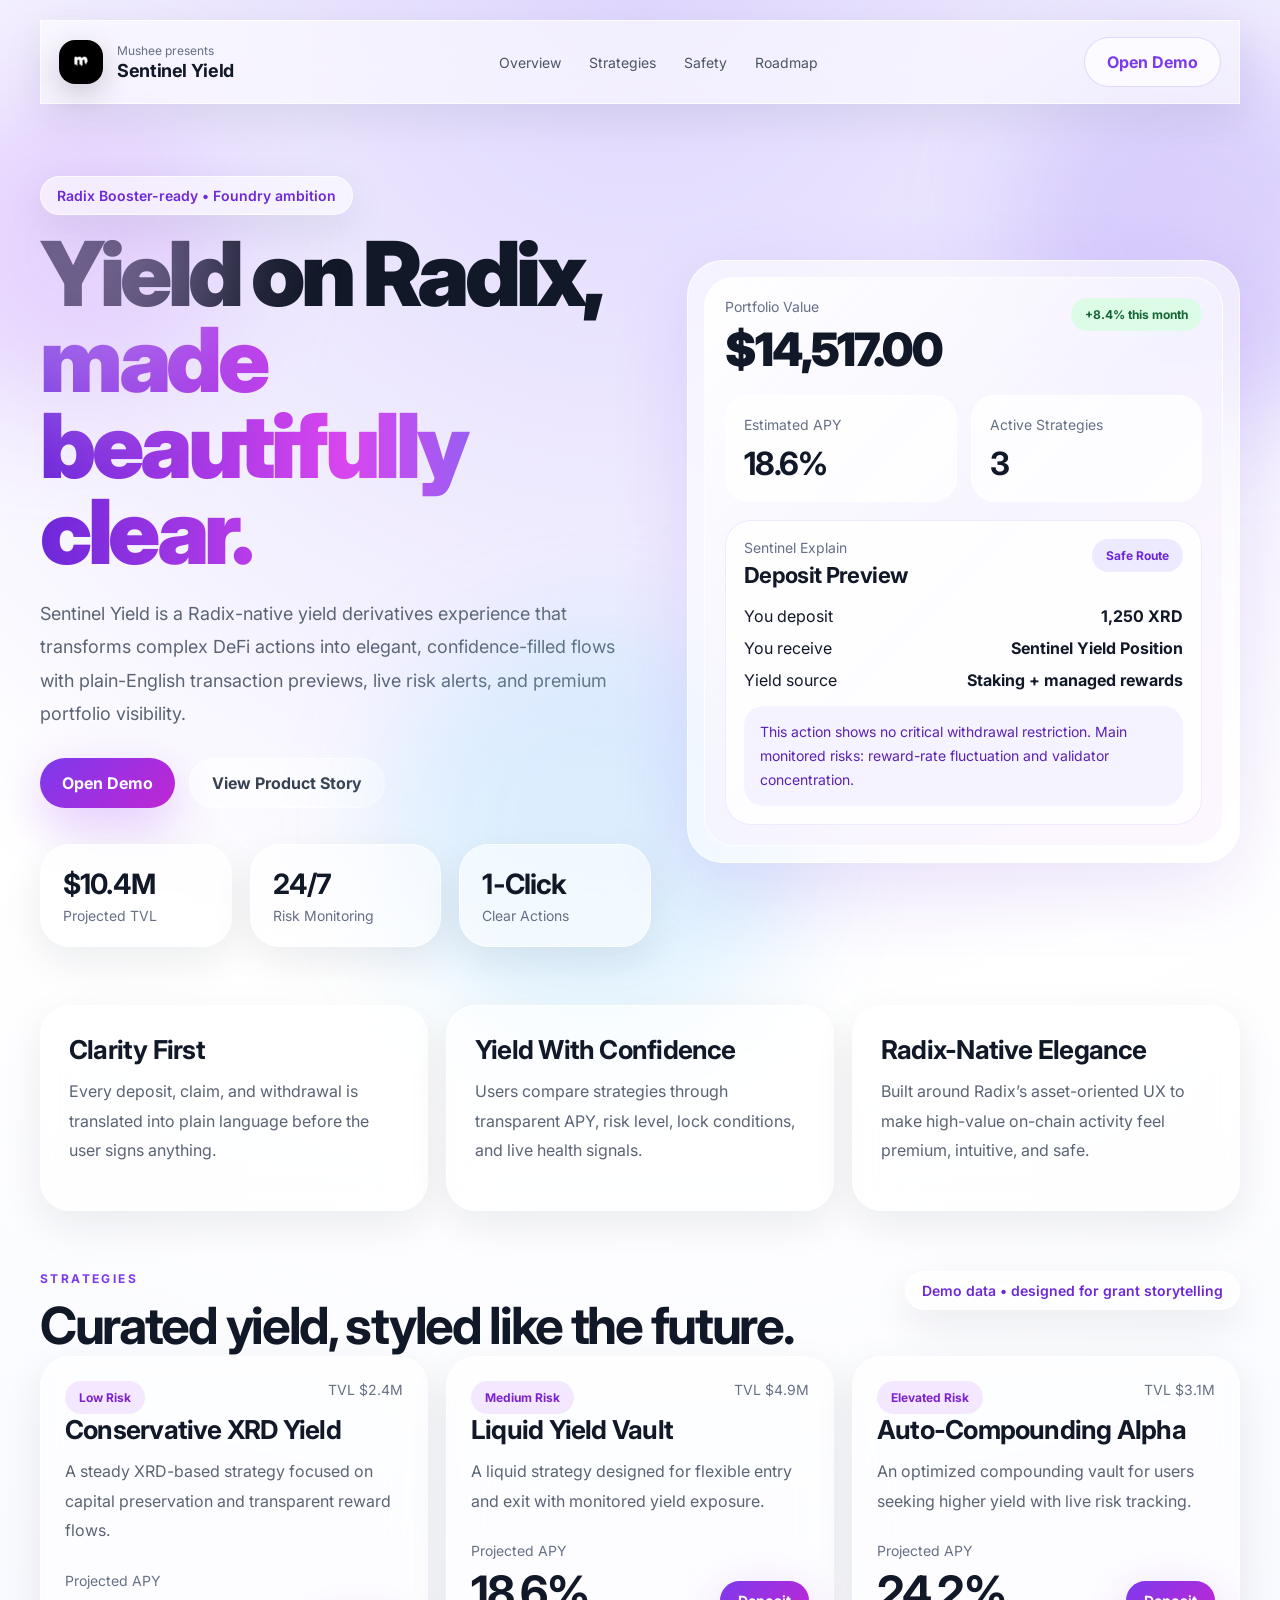
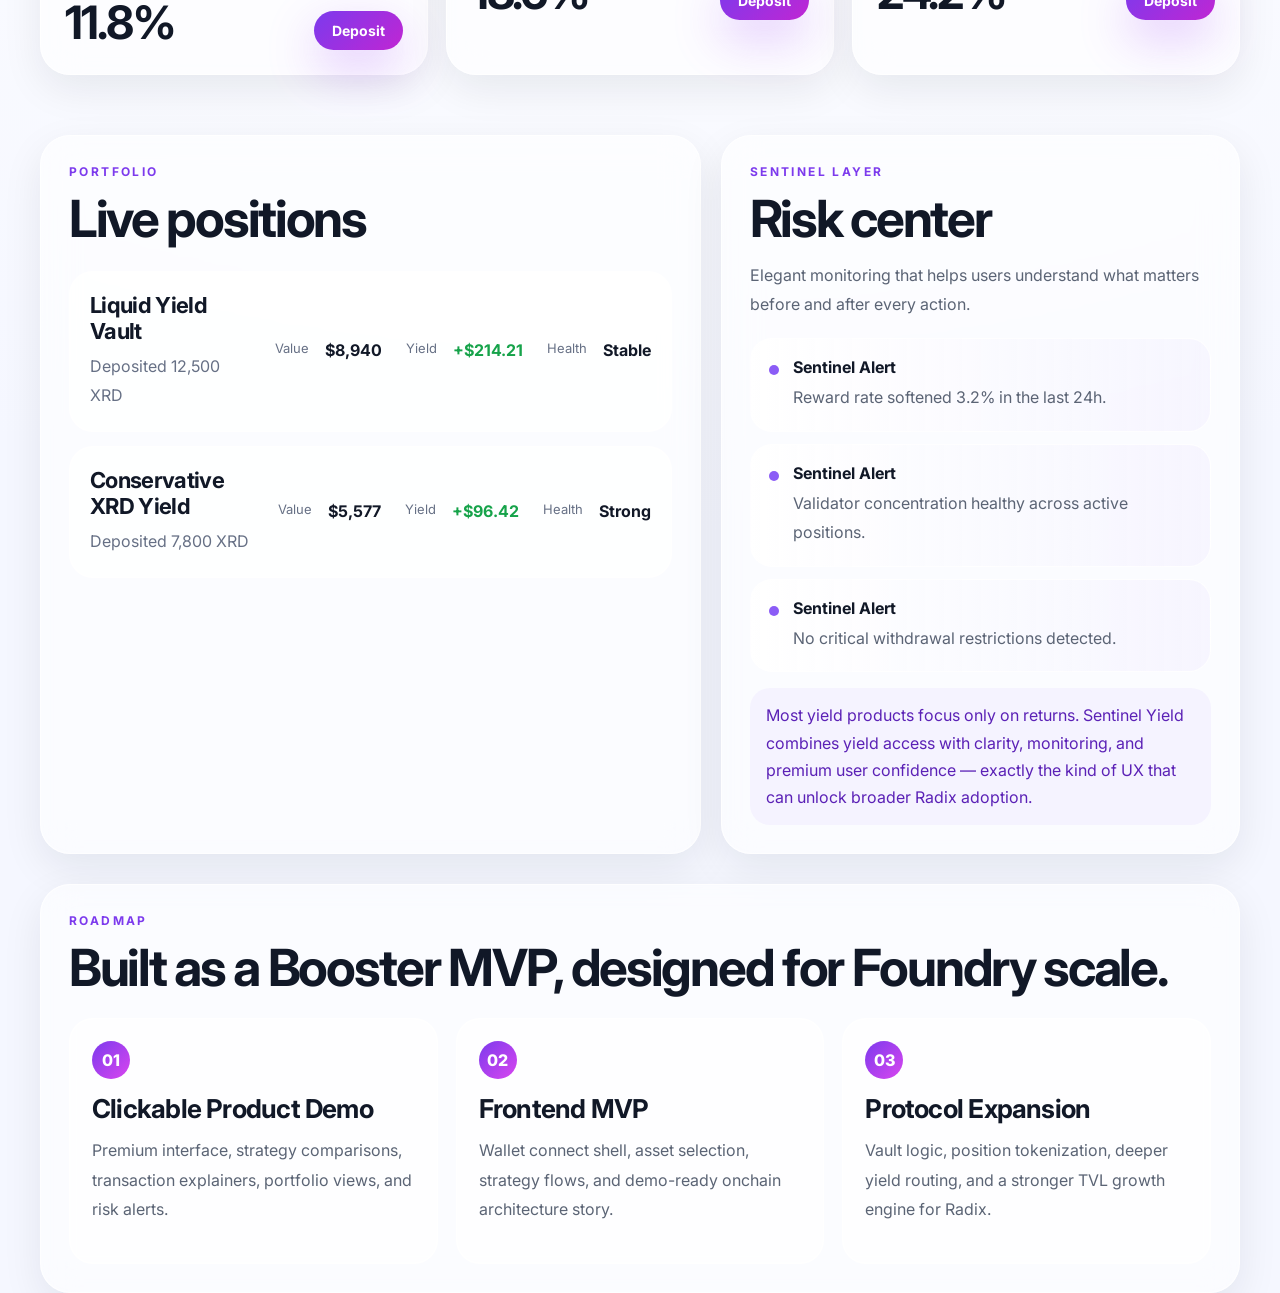
==== index.html @ 7a95e42c "Add files via upload" ====
<!DOCTYPE html>
<html lang="en">
<head>
  <meta charset="UTF-8" />
  <meta name="viewport" content="width=device-width, initial-scale=1.0" />
  <title>Sentinel Yield — Mushee</title>
  <meta name="description" content="A heavenly demo for Mushee Sentinel Yield on Radix." />
  <link rel="preconnect" href="https://fonts.googleapis.com">
  <link rel="preconnect" href="https://fonts.gstatic.com" crossorigin>
  <link href="https://fonts.googleapis.com/css2?family=Inter:wght@400;500;600;700;800;900&display=swap" rel="stylesheet">
  <link rel="stylesheet" href="styles.css" />
</head>
<body>
  <div class="bg-orb orb-1"></div>
  <div class="bg-orb orb-2"></div>
  <div class="bg-orb orb-3"></div>

  <header class="site-header glass">
    <a class="brand" href="index.html">
      <img src="assets/mushee-logo.jpeg" alt="Mushee logo" class="brand-logo" />
      <div>
        <div class="brand-kicker">Mushee presents</div>
        <div class="brand-title">Sentinel Yield</div>
      </div>
    </a>

    <nav class="nav">
      <a href="#overview">Overview</a>
      <a href="#strategies">Strategies</a>
      <a href="#safety">Safety</a>
      <a href="#roadmap">Roadmap</a>
    </nav>

    <div class="header-actions">
      <a class="btn btn-secondary" href="demo.html">Open Demo</a>
    </div>
  </header>

  <main class="container">
    <section class="hero">
      <div class="hero-copy">
        <div class="pill glass">Radix Booster-ready • Foundry ambition</div>
        <h1>
          Yield on Radix,
          <span>made beautifully clear.</span>
        </h1>
        <p class="hero-text">
          Sentinel Yield is a Radix-native yield derivatives experience that transforms complex DeFi actions into elegant, confidence-filled flows with plain-English transaction previews, live risk alerts, and premium portfolio visibility.
        </p>

        <div class="hero-actions">
          <a class="btn btn-primary" href="demo.html">Open Demo</a>
          <a class="btn btn-ghost" href="#overview">View Product Story</a>
        </div>

        <div class="stats-grid">
          <div class="stat glass">
            <strong>$10.4M</strong>
            <span>Projected TVL</span>
          </div>
          <div class="stat glass">
            <strong>24/7</strong>
            <span>Risk Monitoring</span>
          </div>
          <div class="stat glass">
            <strong>1-Click</strong>
            <span>Clear Actions</span>
          </div>
        </div>
      </div>

      <div class="hero-card glass">
        <div class="dashboard-shell">
          <div class="dashboard-top">
            <div>
              <div class="muted">Portfolio Value</div>
              <div class="big-number">$14,517.00</div>
            </div>
            <span class="tag green">+8.4% this month</span>
          </div>

          <div class="mini-grid">
            <div class="mini-card">
              <span class="muted">Estimated APY</span>
              <strong>18.6%</strong>
            </div>
            <div class="mini-card">
              <span class="muted">Active Strategies</span>
              <strong>3</strong>
            </div>
          </div>

          <div class="explain-card">
            <div class="explain-head">
              <div>
                <div class="muted">Sentinel Explain</div>
                <h3>Deposit Preview</h3>
              </div>
              <span class="tag purple">Safe Route</span>
            </div>

            <div class="explain-list">
              <div><span>You deposit</span><strong>1,250 XRD</strong></div>
              <div><span>You receive</span><strong>Sentinel Yield Position</strong></div>
              <div><span>Yield source</span><strong>Staking + managed rewards</strong></div>
            </div>

            <div class="notice">
              This action shows no critical withdrawal restriction. Main monitored risks: reward-rate fluctuation and validator concentration.
            </div>
          </div>
        </div>
      </div>
    </section>

    <section id="overview" class="section three-grid">
      <article class="glass card">
        <h3>Clarity First</h3>
        <p>Every deposit, claim, and withdrawal is translated into plain language before the user signs anything.</p>
      </article>
      <article class="glass card">
        <h3>Yield With Confidence</h3>
        <p>Users compare strategies through transparent APY, risk level, lock conditions, and live health signals.</p>
      </article>
      <article class="glass card">
        <h3>Radix-Native Elegance</h3>
        <p>Built around Radix’s asset-oriented UX to make high-value on-chain activity feel premium, intuitive, and safe.</p>
      </article>
    </section>

    <section id="strategies" class="section">
      <div class="section-head">
        <div>
          <div class="eyebrow">Strategies</div>
          <h2>Curated yield, styled like the future.</h2>
        </div>
        <div class="glass tiny-pill">Demo data • designed for grant storytelling</div>
      </div>

      <div class="three-grid">
        <article class="glass strategy-card">
          <div class="strategy-top">
            <span class="tag lavender">Low Risk</span>
            <span class="muted">TVL $2.4M</span>
          </div>
          <h3>Conservative XRD Yield</h3>
          <p>A steady XRD-based strategy focused on capital preservation and transparent reward flows.</p>
          <div class="strategy-bottom">
            <div>
              <span class="muted">Projected APY</span>
              <strong>11.8%</strong>
            </div>
            <a class="btn btn-small btn-primary" href="demo.html">Deposit</a>
          </div>
        </article>

        <article class="glass strategy-card">
          <div class="strategy-top">
            <span class="tag lavender">Medium Risk</span>
            <span class="muted">TVL $4.9M</span>
          </div>
          <h3>Liquid Yield Vault</h3>
          <p>A liquid strategy designed for flexible entry and exit with monitored yield exposure.</p>
          <div class="strategy-bottom">
            <div>
              <span class="muted">Projected APY</span>
              <strong>18.6%</strong>
            </div>
            <a class="btn btn-small btn-primary" href="demo.html">Deposit</a>
          </div>
        </article>

        <article class="glass strategy-card">
          <div class="strategy-top">
            <span class="tag lavender">Elevated Risk</span>
            <span class="muted">TVL $3.1M</span>
          </div>
          <h3>Auto-Compounding Alpha</h3>
          <p>An optimized compounding vault for users seeking higher yield with live risk tracking.</p>
          <div class="strategy-bottom">
            <div>
              <span class="muted">Projected APY</span>
              <strong>24.2%</strong>
            </div>
            <a class="btn btn-small btn-primary" href="demo.html">Deposit</a>
          </div>
        </article>
      </div>
    </section>

    <section id="safety" class="section split-grid">
      <div class="glass card large-card">
        <div class="eyebrow">Portfolio</div>
        <h2>Live positions</h2>

        <div class="position-list">
          <div class="position-item">
            <div>
              <h4>Liquid Yield Vault</h4>
              <p>Deposited 12,500 XRD</p>
            </div>
            <div class="position-metrics">
              <div><span>Value</span><strong>$8,940</strong></div>
              <div><span>Yield</span><strong class="gain">+$214.21</strong></div>
              <div><span>Health</span><strong>Stable</strong></div>
            </div>
          </div>

          <div class="position-item">
            <div>
              <h4>Conservative XRD Yield</h4>
              <p>Deposited 7,800 XRD</p>
            </div>
            <div class="position-metrics">
              <div><span>Value</span><strong>$5,577</strong></div>
              <div><span>Yield</span><strong class="gain">+$96.42</strong></div>
              <div><span>Health</span><strong>Strong</strong></div>
            </div>
          </div>
        </div>
      </div>

      <div class="glass card large-card">
        <div class="eyebrow">Sentinel Layer</div>
        <h2>Risk center</h2>
        <p class="section-copy">Elegant monitoring that helps users understand what matters before and after every action.</p>

        <div class="alert-list">
          <div class="alert"><span class="dot"></span><div><strong>Sentinel Alert</strong><p>Reward rate softened 3.2% in the last 24h.</p></div></div>
          <div class="alert"><span class="dot"></span><div><strong>Sentinel Alert</strong><p>Validator concentration healthy across active positions.</p></div></div>
          <div class="alert"><span class="dot"></span><div><strong>Sentinel Alert</strong><p>No critical withdrawal restrictions detected.</p></div></div>
        </div>

        <div class="purple-note">
          Most yield products focus only on returns. Sentinel Yield combines yield access with clarity, monitoring, and premium user confidence — exactly the kind of UX that can unlock broader Radix adoption.
        </div>
      </div>
    </section>

    <section id="roadmap" class="section glass roadmap">
      <div class="section-head">
        <div>
          <div class="eyebrow">Roadmap</div>
          <h2>Built as a Booster MVP, designed for Foundry scale.</h2>
        </div>
      </div>

      <div class="roadmap-grid">
        <div class="road-step">
          <span>01</span>
          <h3>Clickable Product Demo</h3>
          <p>Premium interface, strategy comparisons, transaction explainers, portfolio views, and risk alerts.</p>
        </div>
        <div class="road-step">
          <span>02</span>
          <h3>Frontend MVP</h3>
          <p>Wallet connect shell, asset selection, strategy flows, and demo-ready onchain architecture story.</p>
        </div>
        <div class="road-step">
          <span>03</span>
          <h3>Protocol Expansion</h3>
          <p>Vault logic, position tokenization, deeper yield routing, and a stronger TVL growth engine for Radix.</p>
        </div>
      </div>
    </section>
  </main>
</body>
</html>
---- styles.css ----
:root{
  --bg: #f6f4ff;
  --bg2: #ffffff;
  --text: #111827;
  --muted: #667085;
  --line: rgba(255,255,255,.72);
  --glass: rgba(255,255,255,.58);
  --glass-2: rgba(255,255,255,.42);
  --purple: #7c3aed;
  --purple-2: #c026d3;
  --sky: #3b82f6;
  --green: #16a34a;
  --shadow: 0 24px 80px rgba(109, 40, 217, .12);
  --shadow-soft: 0 14px 40px rgba(15, 23, 42, .08);
  --radius: 30px;
}
*{box-sizing:border-box}
html{scroll-behavior:smooth}
body{
  margin:0;
  font-family:Inter,system-ui,sans-serif;
  color:var(--text);
  background:
    radial-gradient(circle at top, rgba(196,181,253,.55), rgba(255,255,255,1) 35%, rgba(245,247,255,1) 72%);
  min-height:100vh;
  position:relative;
  overflow-x:hidden;
}
a{color:inherit;text-decoration:none}
.container{
  width:min(1200px, calc(100% - 32px));
  margin:0 auto;
}
.site-header{
  width:min(1200px, calc(100% - 32px));
  margin:20px auto 0;
  display:flex;
  align-items:center;
  justify-content:space-between;
  gap:20px;
  padding:16px 18px;
  position:sticky;
  top:14px;
  z-index:20;
}
.glass{
  background:var(--glass);
  backdrop-filter: blur(18px);
  -webkit-backdrop-filter: blur(18px);
  border:1px solid var(--line);
  box-shadow: var(--shadow-soft);
}
.glass-soft{
  background:var(--glass-2);
  backdrop-filter: blur(12px);
  -webkit-backdrop-filter: blur(12px);
  border:1px solid rgba(255,255,255,.6);
}
.brand{
  display:flex;
  align-items:center;
  gap:14px;
}
.brand-logo{
  width:44px;
  height:44px;
  border-radius:16px;
  object-fit:cover;
  box-shadow: 0 10px 30px rgba(0,0,0,.18);
}
.brand-kicker{font-size:12px;color:var(--muted);margin-bottom:2px}
.brand-title{font-size:18px;font-weight:700;letter-spacing:-.02em}
.nav{
  display:flex;
  align-items:center;
  gap:28px;
  font-size:14px;
  color:#4b5563;
}
.nav a:hover{color:#111827}
.header-actions{display:flex;gap:12px}
.btn{
  display:inline-flex;
  align-items:center;
  justify-content:center;
  gap:10px;
  padding:14px 22px;
  border-radius:999px;
  font-weight:700;
  transition:transform .18s ease, box-shadow .18s ease, background .18s ease;
}
.btn:hover{transform:translateY(-1px)}
.btn-primary{
  color:white;
  background:linear-gradient(135deg, var(--purple), var(--purple-2));
  box-shadow: 0 18px 50px rgba(168,85,247,.32);
}
.btn-secondary{
  background:rgba(255,255,255,.7);
  border:1px solid rgba(196,181,253,.5);
  color:var(--purple);
}
.btn-ghost{
  background:rgba(255,255,255,.54);
  border:1px solid rgba(255,255,255,.75);
  color:#374151;
}
.btn-small{padding:11px 18px;font-size:14px}

.hero, .demo-hero{
  display:grid;
  grid-template-columns: 1.05fr .95fr;
  gap:36px;
  align-items:center;
  padding:72px 0 28px;
}
.hero h1, .demo-hero h1{
  font-size:clamp(3rem, 7vw, 5.6rem);
  line-height:.96;
  letter-spacing:-.05em;
  margin:16px 0 0;
  font-weight:900;
}
.hero h1 span, .demo-hero h1 span{
  display:block;
  background:linear-gradient(90deg, #6d28d9, #d946ef, #3b82f6);
  -webkit-background-clip:text;
  background-clip:text;
  color:transparent;
}
.hero-text, .demo-copy p{
  margin-top:22px;
  max-width:720px;
  color:#5b6475;
  font-size:18px;
  line-height:1.85;
}
.hero-actions{
  display:flex;
  gap:14px;
  flex-wrap:wrap;
  margin-top:28px;
}
.pill, .tiny-pill{
  display:inline-flex;
  align-items:center;
  gap:8px;
  padding:10px 16px;
  border-radius:999px;
  color:#6d28d9;
  font-size:14px;
  font-weight:600;
}
.stats-grid, .three-grid{
  display:grid;
  grid-template-columns:repeat(3, 1fr);
  gap:18px;
}
.stats-grid{margin-top:36px;max-width:760px}
.stat, .card, .strategy-card, .roadmap, .vision-panel{
  border-radius:var(--radius);
}
.stat{
  padding:22px;
}
.stat strong{
  display:block;
  font-size:28px;
  letter-spacing:-.03em;
}
.stat span{display:block;color:var(--muted);margin-top:6px;font-size:14px}

.hero-card{
  border-radius:36px;
  padding:16px;
  box-shadow: var(--shadow);
}
.dashboard-shell{
  background:linear-gradient(135deg, rgba(255,255,255,.92), rgba(245,243,255,.78), rgba(253,244,255,.78));
  border:1px solid rgba(255,255,255,.8);
  border-radius:30px;
  padding:20px;
}
.dashboard-top, .section-head, .strategy-top, .explain-head, .app-top{
  display:flex;
  align-items:flex-start;
  justify-content:space-between;
  gap:18px;
}
.muted{color:var(--muted);font-size:14px}
.big-number{
  margin-top:6px;
  font-size:46px;
  letter-spacing:-.04em;
  font-weight:900;
}
.tag{
  display:inline-flex;
  align-items:center;
  justify-content:center;
  border-radius:999px;
  padding:9px 14px;
  font-size:12px;
  font-weight:700;
}
.tag.green{background:#dcfce7;color:#166534}
.tag.purple{background:#ede9fe;color:#6d28d9}
.tag.lavender{background:#f3e8ff;color:#7e22ce}
.mini-grid{
  margin-top:18px;
  display:grid;
  grid-template-columns:repeat(2, 1fr);
  gap:14px;
}
.mini-card{
  background:rgba(255,255,255,.75);
  border:1px solid rgba(255,255,255,.85);
  border-radius:24px;
  padding:18px;
}
.mini-card strong{
  display:block;
  font-size:32px;
  margin-top:10px;
  letter-spacing:-.04em;
}
.explain-card{
  margin-top:18px;
  background:rgba(255,255,255,.82);
  border:1px solid rgba(237,233,254,.9);
  border-radius:26px;
  padding:18px;
}
.explain-card h3{margin:6px 0 0;font-size:22px;letter-spacing:-.03em}
.explain-list{
  margin-top:18px;
  display:grid;
  gap:12px;
}
.explain-list div, .flow-list div, .metric-row div, .position-metrics div{
  display:flex;
  align-items:flex-start;
  justify-content:space-between;
  gap:16px;
}
.explain-list strong, .flow-list strong, .metric-row strong, .position-metrics strong{
  text-align:right;
}
.notice, .purple-note{
  margin-top:16px;
  padding:14px 16px;
  border-radius:20px;
  line-height:1.7;
}
.notice{
  background:#f5f3ff;
  color:#5b21b6;
  font-size:14px;
}
.section{
  padding:30px 0;
}
.card{
  padding:28px;
}
.card h3, .strategy-card h3, .vision-panel h2, .road-step h3{
  margin:0;
  font-size:26px;
  letter-spacing:-.03em;
}
.card p, .strategy-card p, .section-copy, .road-step p, .vision-panel p{
  color:#5b6475;
  line-height:1.85;
  margin-top:12px;
}
.eyebrow{
  text-transform:uppercase;
  letter-spacing:.2em;
  color:#7c3aed;
  font-size:12px;
  font-weight:700;
}
.section-head h2, .large-card h2{
  margin:8px 0 0;
  font-size:clamp(2rem, 4vw, 3.4rem);
  letter-spacing:-.045em;
}
.strategy-card{
  padding:24px;
}
.strategy-bottom{
  margin-top:24px;
  display:flex;
  align-items:flex-end;
  justify-content:space-between;
  gap:18px;
}
.strategy-bottom strong{
  display:block;
  font-size:46px;
  letter-spacing:-.04em;
  margin-top:4px;
}
.split-grid{
  display:grid;
  grid-template-columns:1.12fr .88fr;
  gap:20px;
}
.large-card{padding:28px}
.position-list{
  margin-top:22px;
  display:grid;
  gap:14px;
}
.position-item{
  display:flex;
  justify-content:space-between;
  gap:22px;
  padding:20px;
  border-radius:24px;
  background:rgba(255,255,255,.76);
  border:1px solid rgba(255,255,255,.84);
}
.position-item h4{
  margin:0;
  font-size:22px;
  letter-spacing:-.03em;
}
.position-item p{
  margin:8px 0 0;
  color:var(--muted);
}
.position-metrics{
  display:flex;
  align-items:center;
  gap:24px;
}
.position-metrics span{
  display:block;
  color:var(--muted);
  font-size:13px;
  margin-bottom:6px;
}
.gain{color:var(--green)}
.alert-list{
  display:grid;
  gap:12px;
  margin-top:18px;
}
.alert{
  display:flex;
  gap:14px;
  align-items:flex-start;
  padding:18px;
  border-radius:22px;
  background:linear-gradient(90deg, rgba(255,255,255,.82), rgba(245,243,255,.72));
  border:1px solid rgba(255,255,255,.82);
}
.dot{
  width:10px;
  height:10px;
  border-radius:50%;
  background:#8b5cf6;
  margin-top:8px;
  flex:none;
}
.alert p{margin:6px 0 0;color:#5b6475}
.purple-note{
  background:#f5f3ff;
  color:#5b21b6;
}
.roadmap{
  padding:28px;
}
.roadmap-grid{
  display:grid;
  grid-template-columns:repeat(3, 1fr);
  gap:18px;
  margin-top:20px;
}
.road-step{
  padding:22px;
  border-radius:24px;
  background:rgba(255,255,255,.74);
  border:1px solid rgba(255,255,255,.82);
}
.road-step span{
  display:inline-flex;
  width:38px;height:38px;
  align-items:center;justify-content:center;
  border-radius:999px;
  background:linear-gradient(135deg, #7c3aed, #d946ef);
  color:white;font-weight:800;
  margin-bottom:14px;
}
.bg-orb{
  position:fixed;
  border-radius:50%;
  filter:blur(55px);
  pointer-events:none;
  opacity:.55;
  z-index:0;
}
.orb-1{width:320px;height:320px;left:-90px;top:90px;background:rgba(216,180,254,.85)}
.orb-2{width:380px;height:380px;right:-110px;top:40px;background:rgba(167,139,250,.55)}
.orb-3{width:420px;height:420px;left:30%;bottom:-140px;background:rgba(125,211,252,.4)}

.demo-body .container{padding-bottom:40px}
.browser-frame{
  border-radius:34px;
  padding:14px;
  box-shadow: var(--shadow);
}
.browser-bar{
  display:flex;
  gap:8px;
  padding:8px 10px 14px;
}
.browser-bar span{
  width:10px;height:10px;border-radius:50%;
  background:rgba(148,163,184,.55);
}
.browser-content{
  display:grid;
  grid-template-columns:220px 1fr;
  min-height:620px;
  gap:16px;
}
.side-nav{
  border-radius:26px;
  padding:18px;
  display:flex;
  flex-direction:column;
  gap:10px;
}
.side-brand{
  display:flex;
  align-items:center;
  gap:12px;
  padding-bottom:18px;
  border-bottom:1px solid rgba(255,255,255,.55);
  margin-bottom:10px;
}
.mini-logo{
  width:34px;height:34px;border-radius:12px;object-fit:cover;
}
.side-brand span{
  display:block;
  color:var(--muted);
  font-size:13px;
  margin-top:2px;
}
.side-link{
  padding:12px 14px;
  border-radius:16px;
  color:#4b5563;
  font-weight:600;
}
.side-link.active,
.side-link:hover{
  background:rgba(255,255,255,.72);
  color:#111827;
}
.app-pane{
  border-radius:26px;
  background:linear-gradient(135deg, rgba(255,255,255,.86), rgba(245,243,255,.75), rgba(253,244,255,.72));
  border:1px solid rgba(255,255,255,.8);
  padding:22px;
}
.app-pane h2{
  margin:8px 0 0;
  font-size:46px;
  letter-spacing:-.04em;
}
.top-chips{display:flex;gap:10px;flex-wrap:wrap}
.preview-grid{
  margin-top:22px;
  display:grid;
  grid-template-columns:1.1fr .9fr;
  gap:16px;
}
.feature-panel{
  border-radius:24px;
  padding:18px;
}
.feature-panel.tall{grid-row:span 2}
.panel-head h3, .feature-panel h3{
  margin:8px 0 0;
  font-size:24px;
  letter-spacing:-.03em;
}
.flow-list{
  display:grid;
  gap:12px;
  margin-top:18px;
}
.fake-chart{
  height:140px;
  border-radius:20px;
  margin-top:14px;
  background:
    linear-gradient(180deg, rgba(124,58,237,.12), rgba(124,58,237,.02)),
    linear-gradient(90deg, rgba(255,255,255,.2) 1px, transparent 1px),
    linear-gradient(0deg, rgba(255,255,255,.2) 1px, transparent 1px);
  background-size:100% 100%, 24px 24px, 24px 24px;
  position:relative;
  overflow:hidden;
}
.chart-line{
  position:absolute;
  inset:auto 0 28px 0;
  height:70px;
  background:linear-gradient(135deg, transparent 0%, transparent 12%, rgba(124,58,237,.9) 13%, rgba(217,70,239,.9) 40%, rgba(59,130,246,.9) 70%, transparent 71%, transparent 100%);
  clip-path: polygon(0 75%, 12% 62%, 24% 68%, 36% 45%, 50% 53%, 64% 28%, 78% 38%, 90% 16%, 100% 24%, 100% 100%, 0 100%);
  opacity:.9;
}
.metric-row{
  display:grid;
  gap:10px;
  margin-top:14px;
}
.allocation-bars{
  display:grid;
  gap:16px;
  margin-top:18px;
}
.allocation-bars div{
  display:grid;
  gap:8px;
}
.allocation-bars label{
  color:#4b5563;
  font-size:14px;
  font-weight:600;
}
.allocation-bars span{
  display:block;
  height:12px;
  border-radius:999px;
  background:linear-gradient(90deg, #7c3aed, #d946ef, #60a5fa);
  box-shadow:0 8px 20px rgba(124,58,237,.22);
}
.mini-alerts{
  display:grid;
  gap:12px;
  margin-top:18px;
}
.mini-alerts div{
  padding:14px;
  border-radius:18px;
  background:rgba(255,255,255,.68);
  color:#5b6475;
  line-height:1.7;
}
.demo-panels{
  display:grid;
  grid-template-columns:repeat(3, 1fr);
  gap:18px;
}
.vision-panel{
  margin-top:10px;
  padding:28px;
  display:flex;
  align-items:center;
  justify-content:space-between;
  gap:18px;
}
.vision-copy{max-width:760px}

@media (max-width: 1024px){
  .hero, .demo-hero, .split-grid, .browser-content, .preview-grid{
    grid-template-columns:1fr;
  }
  .three-grid, .roadmap-grid, .demo-panels{
    grid-template-columns:1fr;
  }
  .nav{display:none}
  .position-item{flex-direction:column}
  .position-metrics{flex-wrap:wrap}
  .vision-panel{flex-direction:column;align-items:flex-start}
}
@media (max-width: 680px){
  .site-header{
    width:min(1200px, calc(100% - 20px));
    margin-top:10px;
    padding:12px;
  }
  .container{width:min(1200px, calc(100% - 20px))}
  .hero, .demo-hero{padding-top:42px}
  .btn{padding:12px 18px}
  .stats-grid{grid-template-columns:1fr}
  .big-number, .app-pane h2{font-size:36px}
}
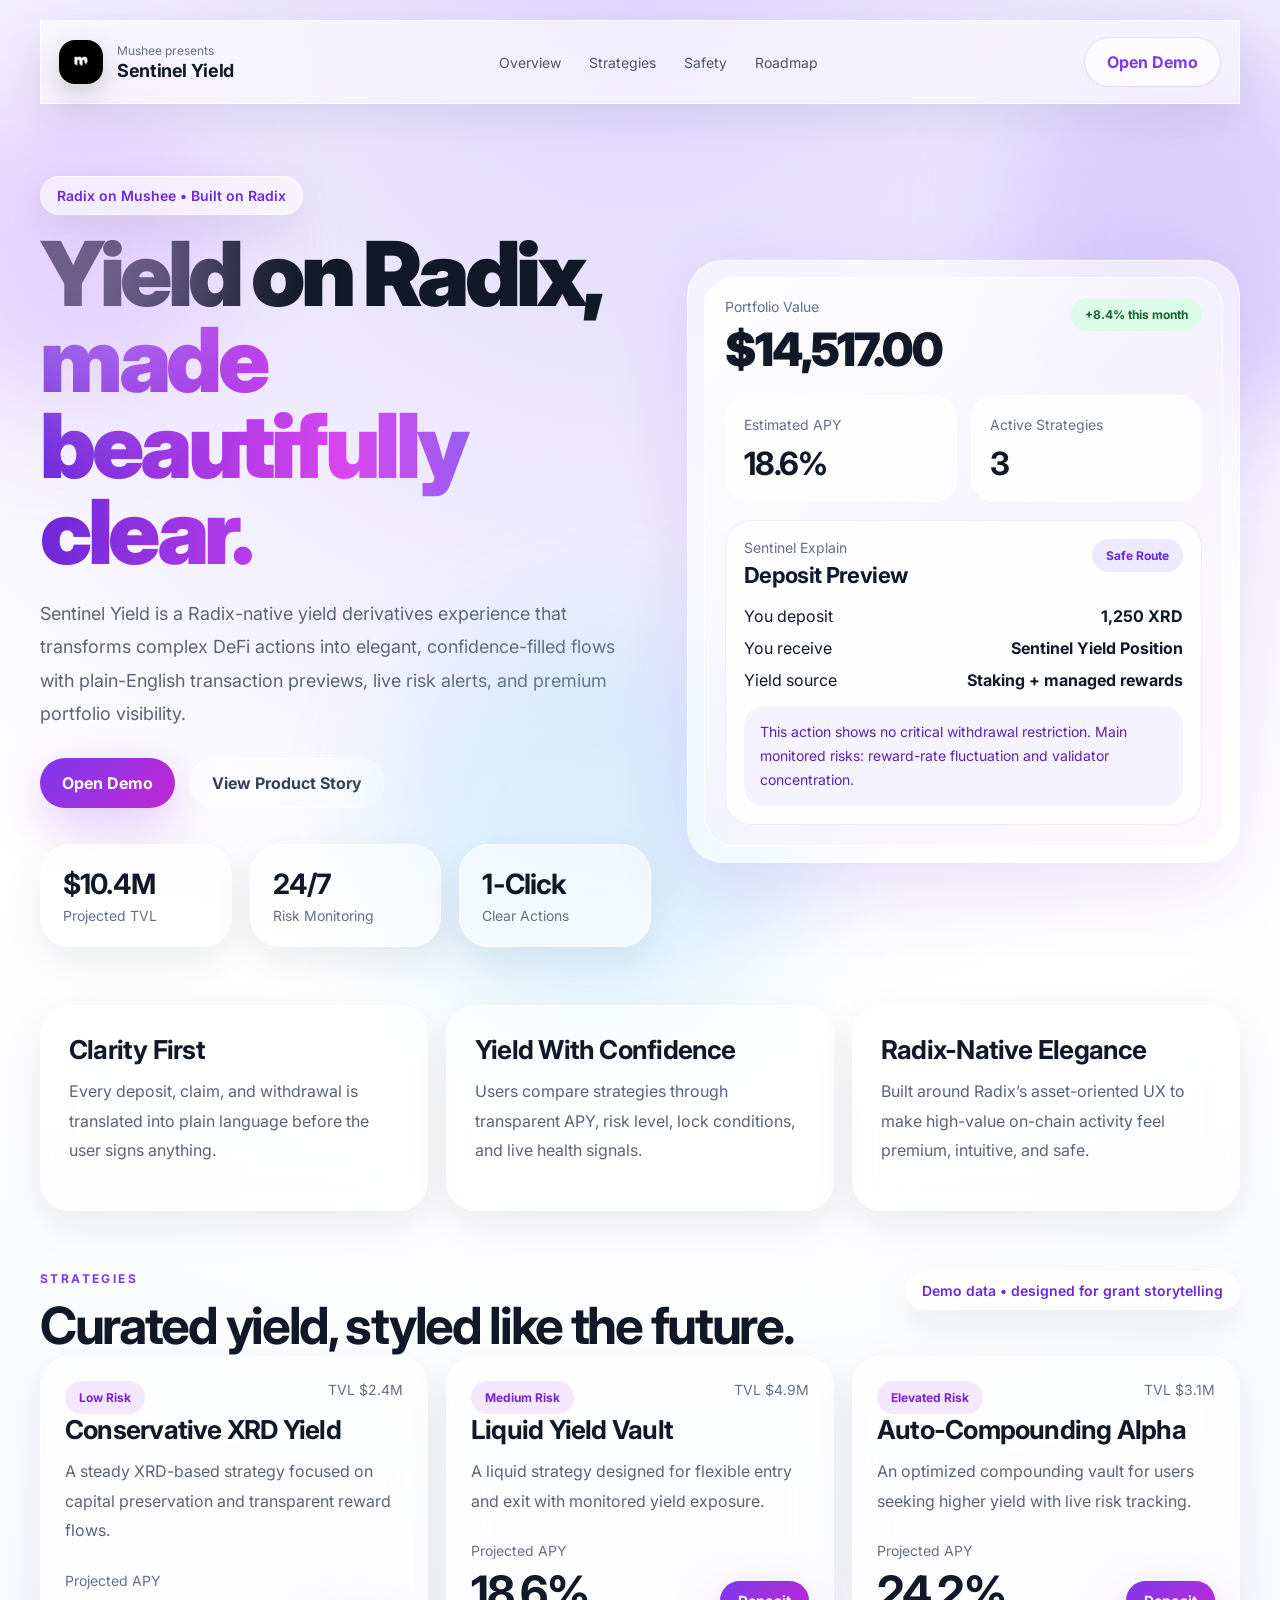
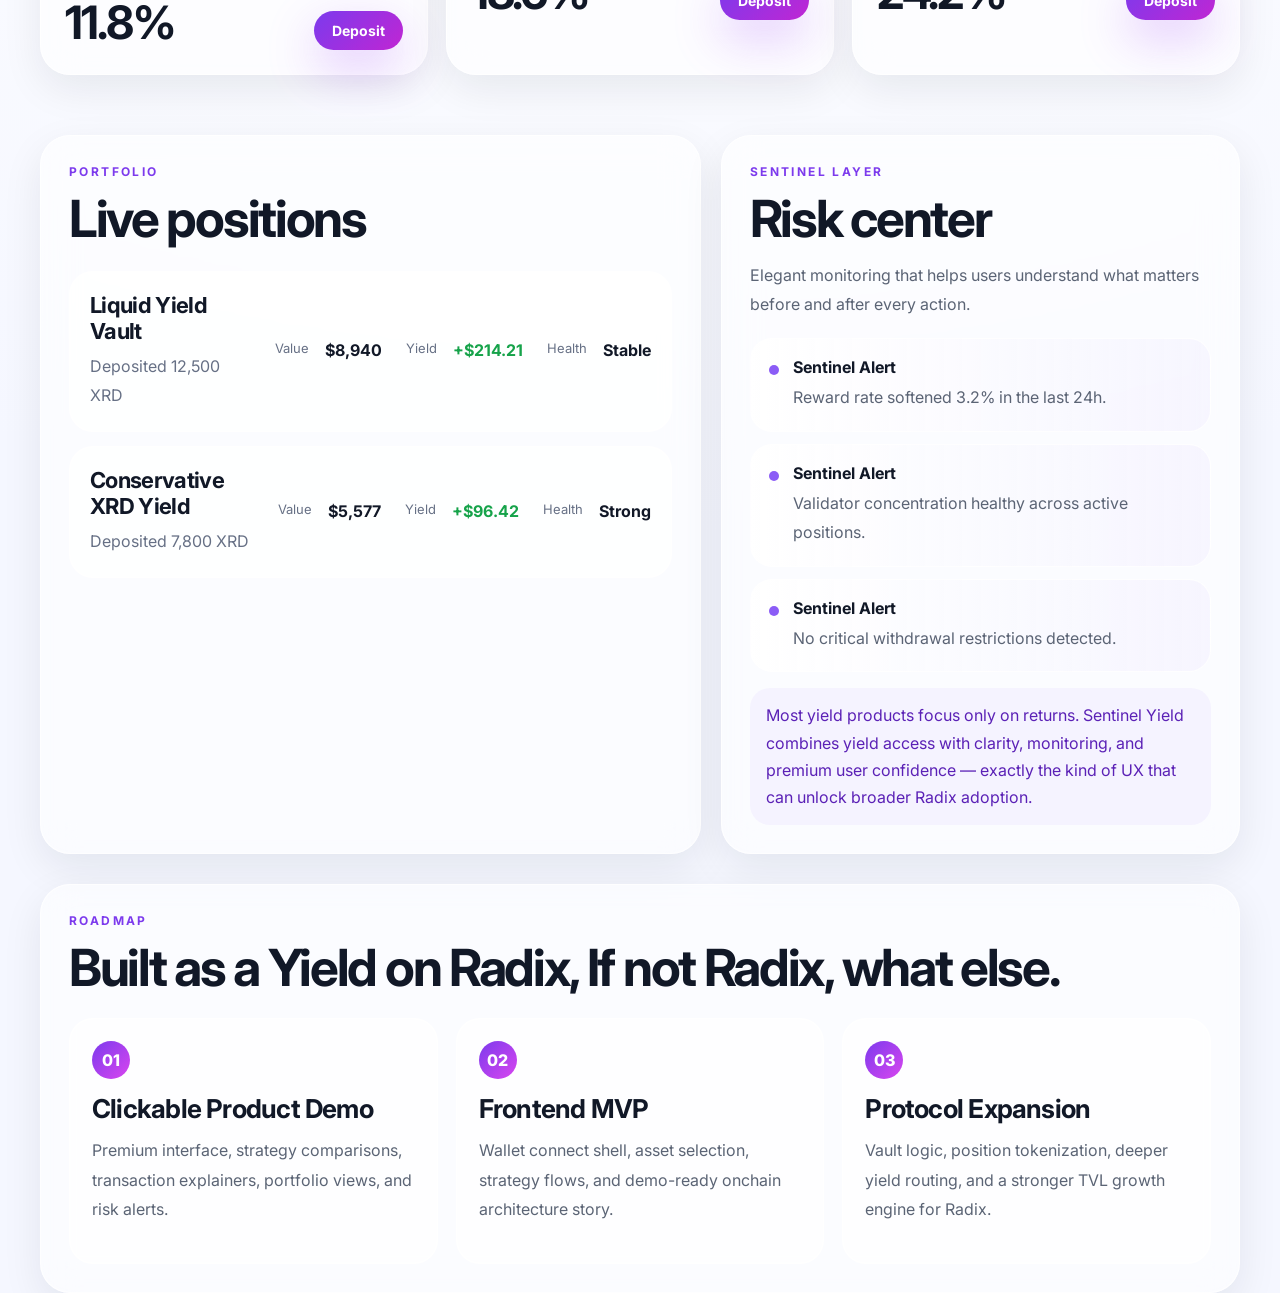
==== commit 1b80a225: "Update hero section and roadmap heading text" ====
--- a/index.html
+++ b/index.html
@@ -39,7 +39,7 @@
   <main class="container">
     <section class="hero">
       <div class="hero-copy">
-        <div class="pill glass">Radix Booster-ready • Foundry ambition</div>
+        <div class="pill glass">Radix on Mushee • Built on Radix</div>
         <h1>
           Yield on Radix,
           <span>made beautifully clear.</span>
@@ -241,7 +241,7 @@
       <div class="section-head">
         <div>
           <div class="eyebrow">Roadmap</div>
-          <h2>Built as a Booster MVP, designed for Foundry scale.</h2>
+          <h2>Built as a Yield on Radix, If not Radix, what else.</h2>
         </div>
       </div>
 
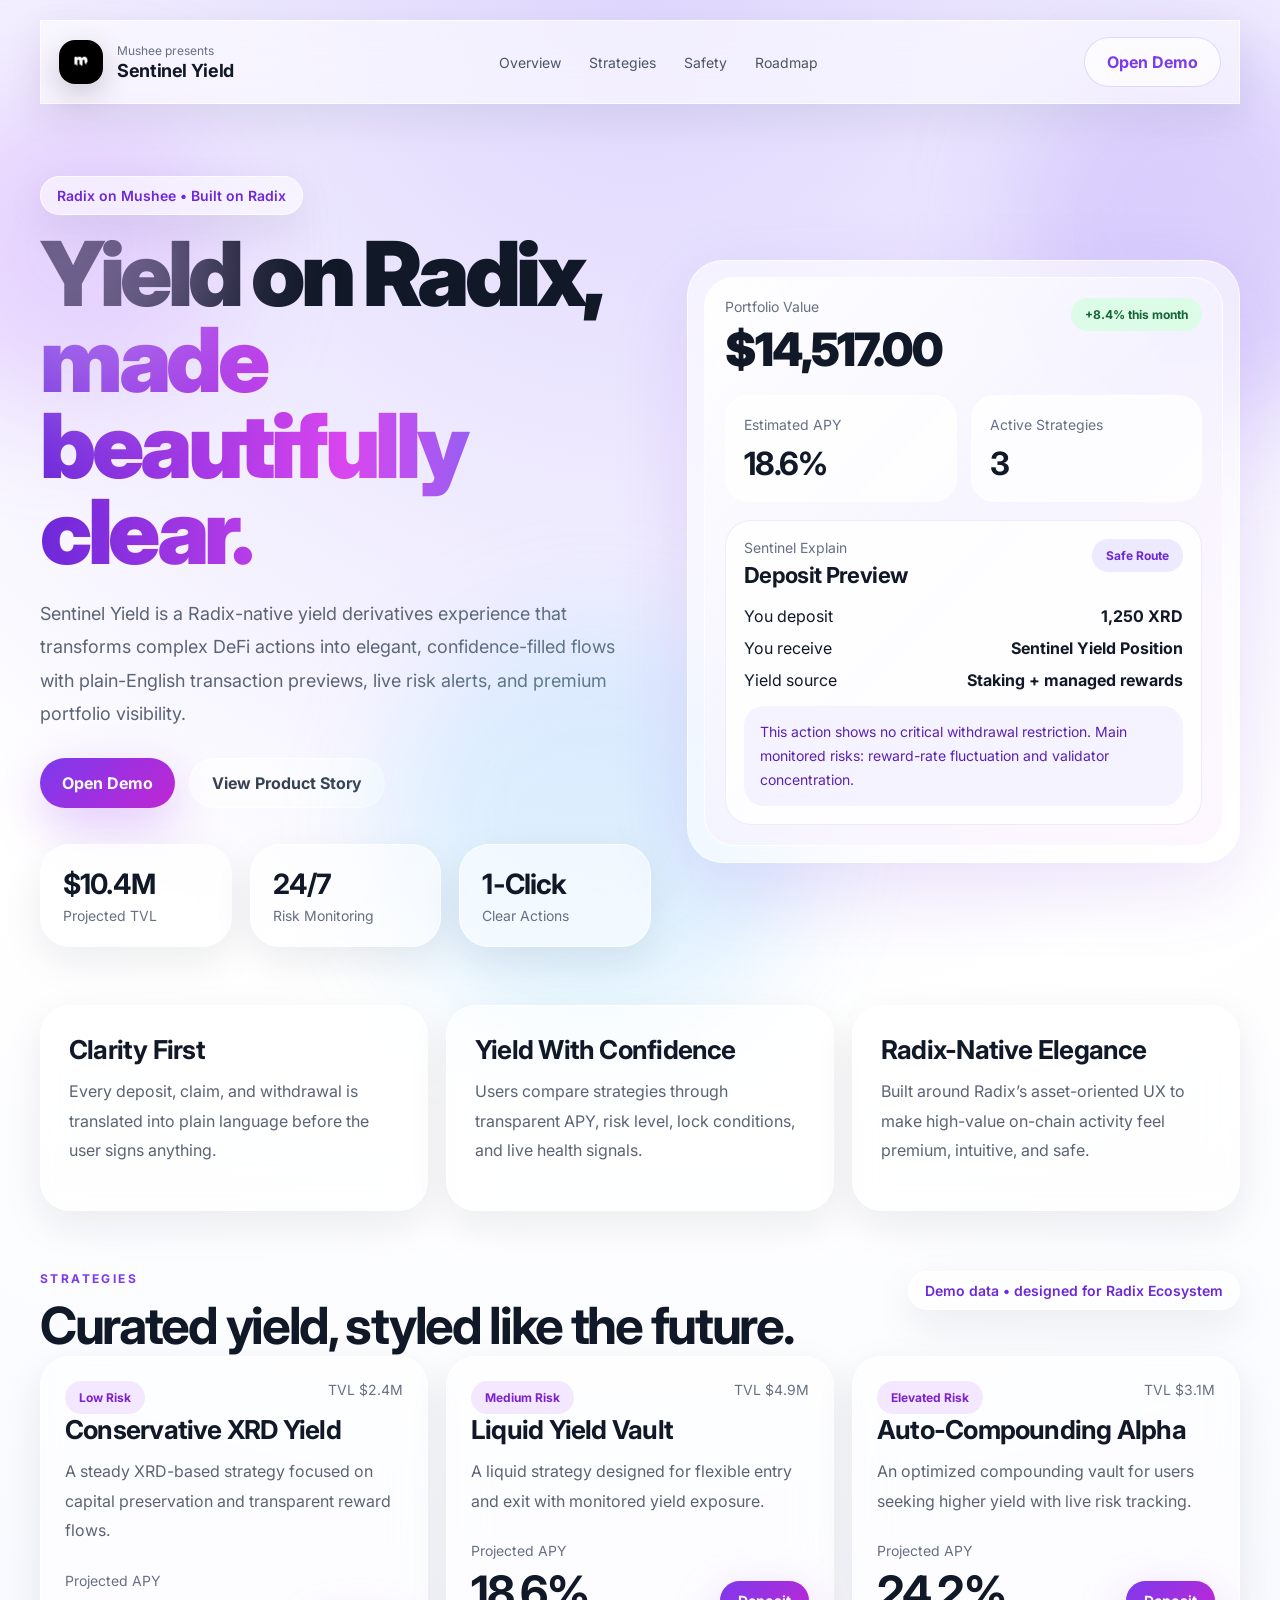
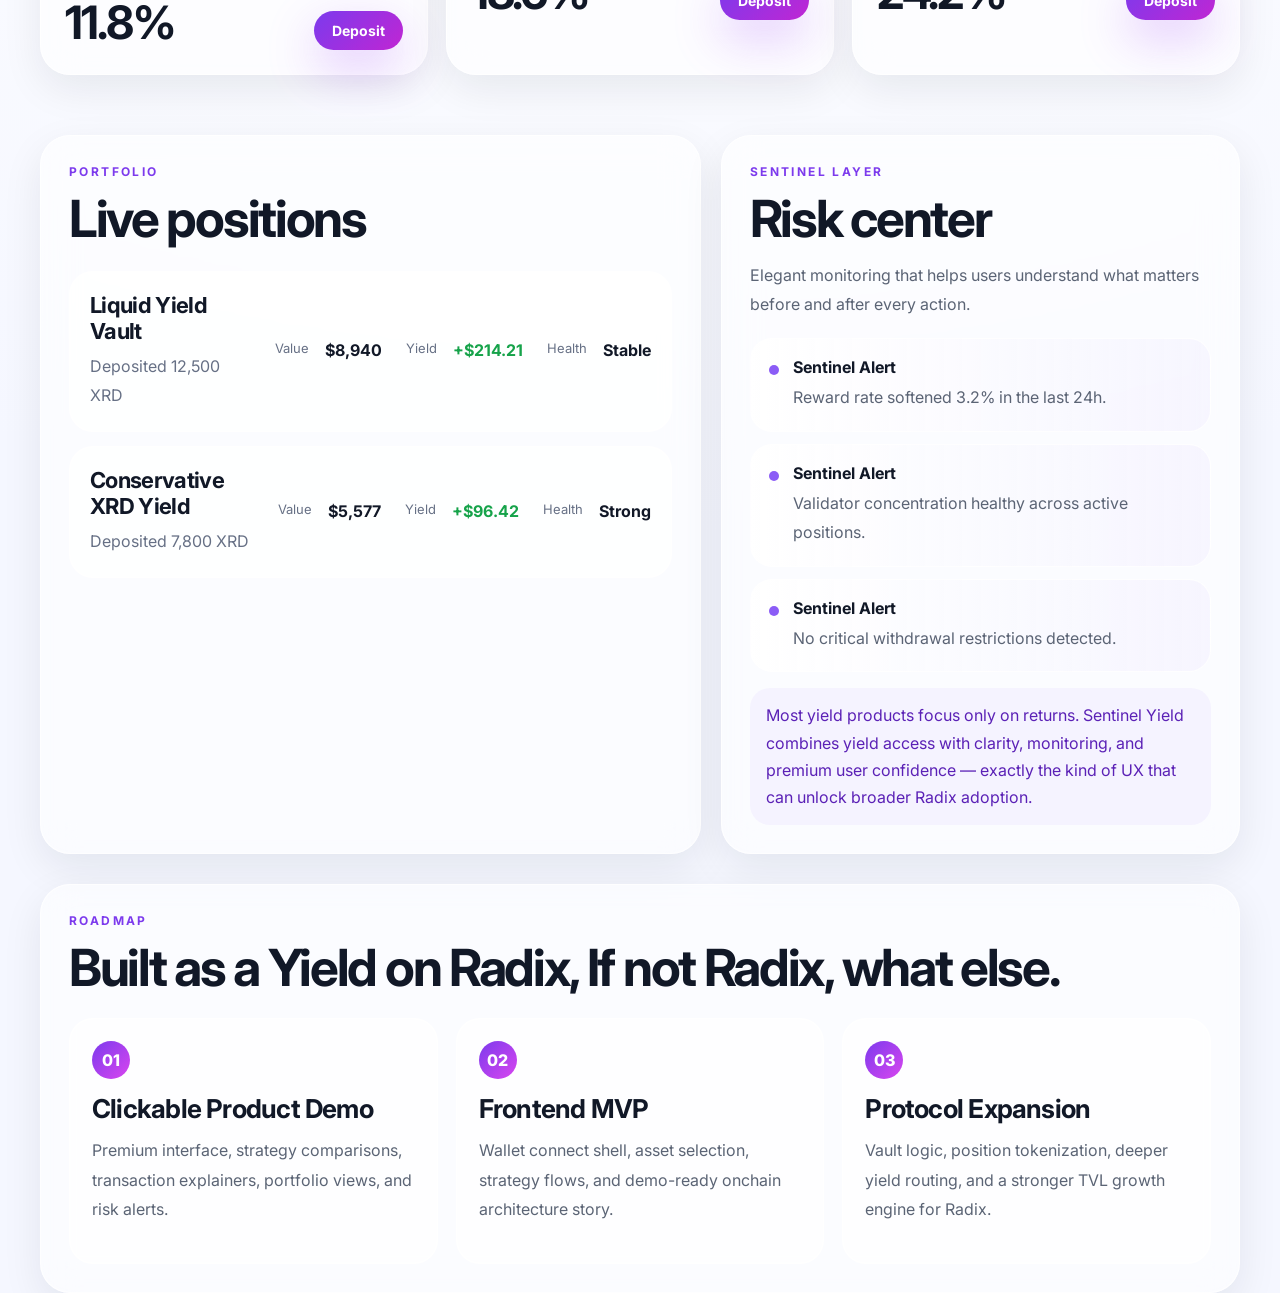
==== commit 53e56b8f: "Update demo data description in index.html" ====
--- a/index.html
+++ b/index.html
@@ -134,7 +134,7 @@
           <div class="eyebrow">Strategies</div>
           <h2>Curated yield, styled like the future.</h2>
         </div>
-        <div class="glass tiny-pill">Demo data • designed for grant storytelling</div>
+        <div class="glass tiny-pill">Demo data • designed for Radix Ecosystem</div>
       </div>
 
       <div class="three-grid">
